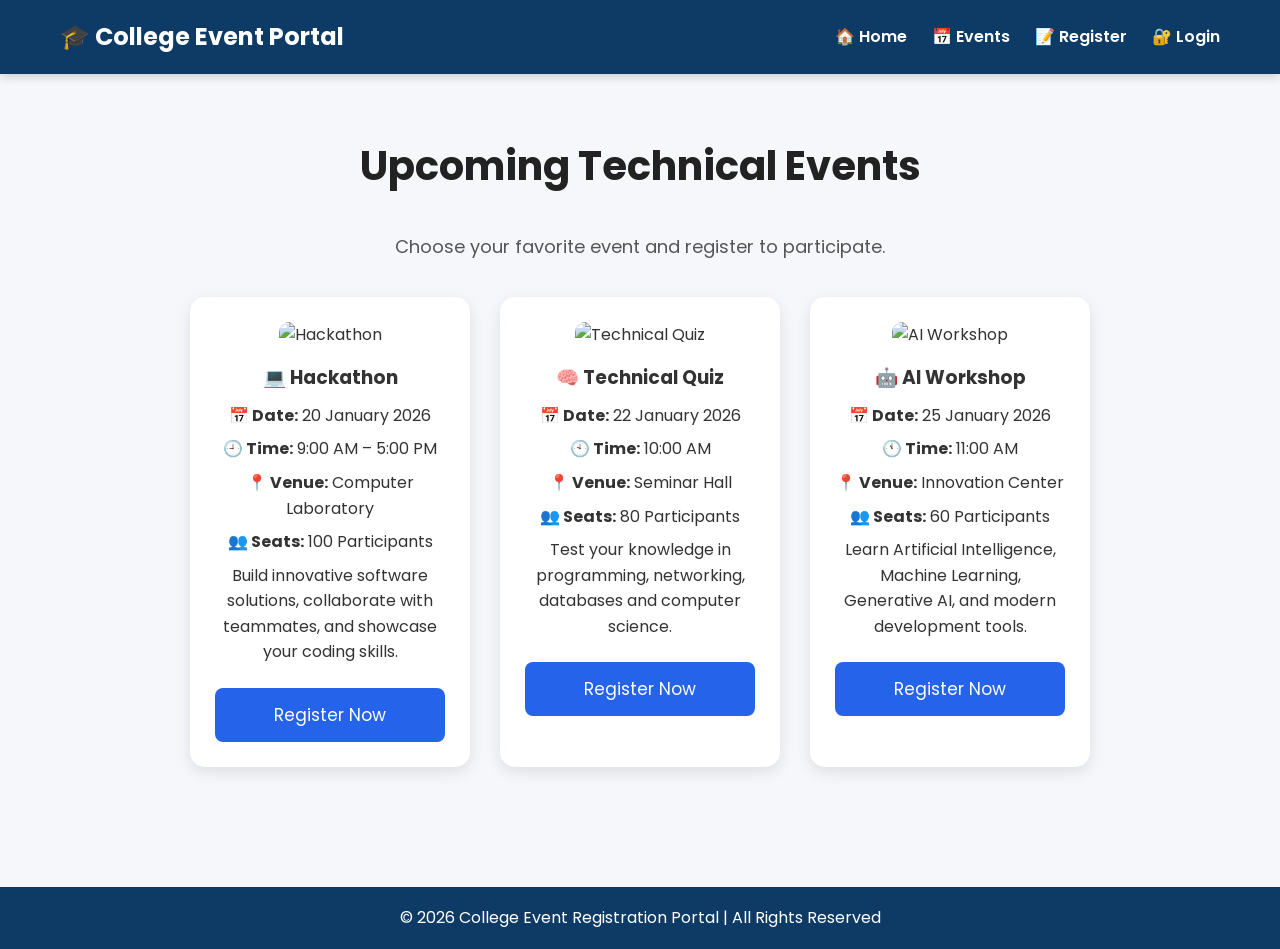
==== events.html @ 59c8620e "Complete College Event Registration Portal project" ====
<!DOCTYPE html>
<html lang="en">

<head>
    <meta charset="UTF-8">
    <meta name="viewport" content="width=device-width, initial-scale=1.0">
    <title>Events | College Event Registration Portal</title>

    <link rel="stylesheet" href="css/style.css">
</head>

<body>

<!-- Navigation -->
<nav>

    <h2>🎓 College Event Portal</h2>

    <ul>
        <li><a href="index.html">🏠 Home</a></li>
        <li><a href="events.html">📅 Events</a></li>
        <li><a href="register.html">📝 Register</a></li>
        <li><a href="login.html">🔐 Login</a></li>
    </ul>

</nav>

<!-- Heading -->

<section>

<h2>Upcoming Technical Events</h2>

<p style="margin-bottom:35px;font-size:18px;color:#555;">
Choose your favorite event and register to participate.
</p>

<div class="event-container">

<!-- Hackathon -->

<div class="card">

<img src="images/hackathon.jpg"
alt="Hackathon"
style="width:100%;height:180px;object-fit:cover;border-radius:10px;">

<h3>💻 Hackathon</h3>

<p><strong>📅 Date:</strong> 20 January 2026</p>

<p><strong>🕘 Time:</strong> 9:00 AM – 5:00 PM</p>

<p><strong>📍 Venue:</strong> Computer Laboratory</p>

<p><strong>👥 Seats:</strong> 100 Participants</p>

<p>
Build innovative software solutions, collaborate with teammates,
and showcase your coding skills.
</p>

<a href="backend/register_event.php?event_id=1">
<button>Register Now</button>
</a>

</div>

<!-- Technical Quiz -->

<div class="card">

<img src="images/quiz.jpg"
alt="Technical Quiz"
style="width:100%;height:180px;object-fit:cover;border-radius:10px;">

<h3>🧠 Technical Quiz</h3>

<p><strong>📅 Date:</strong> 22 January 2026</p>

<p><strong>🕙 Time:</strong> 10:00 AM</p>

<p><strong>📍 Venue:</strong> Seminar Hall</p>

<p><strong>👥 Seats:</strong> 80 Participants</p>

<p>
Test your knowledge in programming,
networking, databases and computer science.
</p>

<a href="backend/register_event.php?event_id=2">
<button>Register Now</button>
</a>

</div>

<!-- AI Workshop -->

<div class="card">

<img src="images/ai.jpg"
alt="AI Workshop"
style="width:100%;height:180px;object-fit:cover;border-radius:10px;">

<h3>🤖 AI Workshop</h3>

<p><strong>📅 Date:</strong> 25 January 2026</p>

<p><strong>🕚 Time:</strong> 11:00 AM</p>

<p><strong>📍 Venue:</strong> Innovation Center</p>

<p><strong>👥 Seats:</strong> 60 Participants</p>

<p>
Learn Artificial Intelligence,
Machine Learning, Generative AI,
and modern development tools.
</p>

<a href="backend/register_event.php?event_id=3">
<button>Register Now</button>
</a>

</div>

</div>

</section>

<footer>

<p>
© 2026 College Event Registration Portal | All Rights Reserved
</p>

</footer>

</body>

</html>
---- css/style.css ----
@import url('https://fonts.googleapis.com/css2?family=Poppins:wght@300;400;500;600;700&display=swap');

*{
    margin:0;
    padding:0;
    box-sizing:border-box;
    font-family:'Poppins',sans-serif;
    scroll-behavior:smooth;
}

body{
    background:#f5f7fb;
    color:#333;
    line-height:1.6;
}

/* ================= NAVIGATION ================= */

nav{
    background:#0d3b66;
    display:flex;
    justify-content:space-between;
    align-items:center;
    padding:18px 60px;
    box-shadow:0 2px 10px rgba(0,0,0,.2);
}

nav h2{
    color:#fff;
}

nav ul{
    display:flex;
    list-style:none;
}

nav ul li{
    margin-left:25px;
}

nav ul li a{
    color:#fff;
    text-decoration:none;
    font-weight:600;
    transition:.3s;
}

nav ul li a:hover{
    color:#ffd166;
}

/* ================= HERO ================= */

.hero{
    background:linear-gradient(135deg,#2563eb,#1e40af);
    color:#fff;
    text-align:center;
    padding:100px 20px;
}

.hero h1{
    font-size:48px;
    margin-bottom:15px;
}

.hero p{
    font-size:20px;
    margin-bottom:25px;
}

.hero button{
    width:auto;
    padding:12px 30px;
}

/* ================= SECTION ================= */

section{
    padding:60px 20px;
    text-align:center;
}

section h2{
    margin-bottom:35px;
    color:#222;
    font-size:40px;
}

/* ================= FORM ================= */

form{
    width:100%;
    max-width:540px;
    margin:auto;
    background:#fff;
    padding:35px;
    border-radius:15px;
    box-shadow:0 5px 20px rgba(0,0,0,.12);
}

input,
select{
    width:100%;
    padding:14px;
    margin:12px 0;
    border:1px solid #ccc;
    border-radius:8px;
    font-size:16px;
}

input:focus,
select:focus{
    outline:none;
    border-color:#2563eb;
}

button{
    width:100%;
    padding:14px;
    background:#2563eb;
    color:#fff;
    border:none;
    border-radius:8px;
    cursor:pointer;
    font-size:17px;
    transition:.3s;
}

button:hover{
    background:#1d4ed8;
}

/* ================= EVENTS ================= */

.event-container{
    display:flex;
    justify-content:center;
    flex-wrap:wrap;
    gap:30px;
}

.card{
    width:280px;
    background:#fff;
    padding:25px;
    border-radius:15px;
    box-shadow:0 5px 15px rgba(0,0,0,.1);
    transition:.3s;
    text-align:center;
}

.card:hover{
    transform:translateY(-8px);
}

.card h3{
    margin-bottom:10px;
}

/* ================= DASHBOARD ================= */

.dashboard-card{
    width:700px;
    max-width:95%;
    margin:auto;
    background:#fff;
    padding:40px;
    border-radius:18px;
    box-shadow:0 8px 25px rgba(0,0,0,.15);
    text-align:left;
}

.dashboard-card h3{
    text-align:center;
    margin-bottom:25px;
    color:#2563eb;
    font-size:30px;
}

.dashboard-card p{
    font-size:18px;
    margin:12px 0;
}

.dashboard-card strong{
    color:#1e3a8a;
}

/* ================= DOWNLOAD BUTTON ================= */

#downloadBtn{
    margin-top:20px;
    background:#16a34a;
}

#downloadBtn:hover{
    background:#15803d;
}

/* ================= TABLE ================= */

table{
    width:100%;
    border-collapse:collapse;
    background:#fff;
    margin-top:20px;
}

th,td{
    border:1px solid #ddd;
    padding:12px;
    text-align:center;
}

th{
    background:#2563eb;
    color:#fff;
}

/* ================= REGISTRATION SLIP ================= */

.slip{
    width:700px;
    max-width:95%;
    margin:40px auto;
    background:#fff;
    padding:35px;
    border:2px solid #000;
    border-radius:10px;
    box-shadow:0 5px 20px rgba(0,0,0,.15);
}

.slip h1,
.slip h2{
    text-align:center;
    color:#0d3b66;
}

.slip table{
    margin-top:20px;
}

.slip table td{
    text-align:left;
}

.print-btn{
    width:auto;
    display:block;
    margin:25px auto;
    padding:12px 25px;
    background:#2563eb;
}

.print-btn:hover{
    background:#1d4ed8;
}

/* ================= FOOTER ================= */

footer{
    background:#0d3b66;
    color:#fff;
    text-align:center;
    padding:18px;
    margin-top:60px;
}

/* ================= PRINT ================= */

@media print{

nav,
footer,
.print-btn{
    display:none;
}

.slip{
    box-shadow:none;
    border:2px solid #000;
    margin:0;
}

}

/* ================= RESPONSIVE ================= */

@media(max-width:768px){

nav{
    flex-direction:column;
    padding:20px;
}

nav ul{
    flex-direction:column;
    margin-top:15px;
}

nav ul li{
    margin:10px 0;
}

.hero h1{
    font-size:34px;
}

.dashboard-card{
    width:100%;
    padding:25px;
}

.card{
    width:100%;
}

.slip{
    width:100%;
    padding:20px;
}

}
/* ================= EVENT CARD IMAGE ================= */

.card img{
    width:100%;
    height:180px;
    object-fit:cover;
    border-radius:10px;
    margin-bottom:15px;
}

.card p{
    margin:8px 0;
}

.card button{
    margin-top:15px;
}

/* ================= REGISTRATION SLIP HEADING ================= */

.slip h1{
    text-align:center;
    color:#0d3b66;
    font-size:34px;
}

.slip h2{
    text-align:center;
    color:#2563eb;
    font-size:24px;
    margin-top:8px;
}

.slip h3{
    text-align:center;
    color:#555;
    font-size:20px;
    margin-top:10px;
}
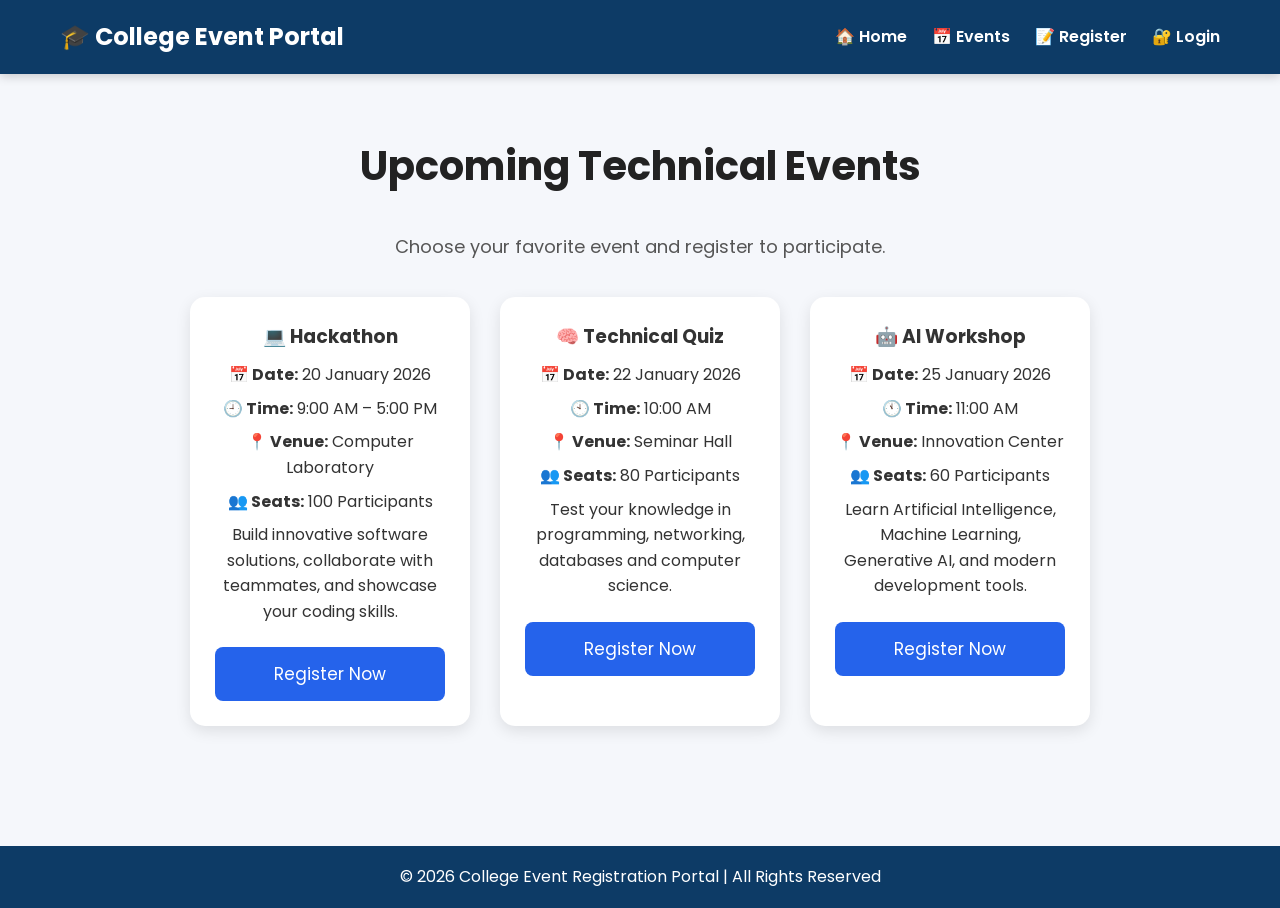
==== commit adf11237: "Add project screenshots and update documentation" ====
--- a/events.html
+++ b/events.html
@@ -41,9 +41,7 @@
 
 <div class="card">
 
-<img src="images/hackathon.jpg"
-alt="Hackathon"
-style="width:100%;height:180px;object-fit:cover;border-radius:10px;">
+
 
 <h3>💻 Hackathon</h3>
 
@@ -70,9 +68,7 @@
 
 <div class="card">
 
-<img src="images/quiz.jpg"
-alt="Technical Quiz"
-style="width:100%;height:180px;object-fit:cover;border-radius:10px;">
+
 
 <h3>🧠 Technical Quiz</h3>
 
@@ -99,9 +95,7 @@
 
 <div class="card">
 
-<img src="images/ai.jpg"
-alt="AI Workshop"
-style="width:100%;height:180px;object-fit:cover;border-radius:10px;">
+
 
 <h3>🤖 AI Workshop</h3>
 
